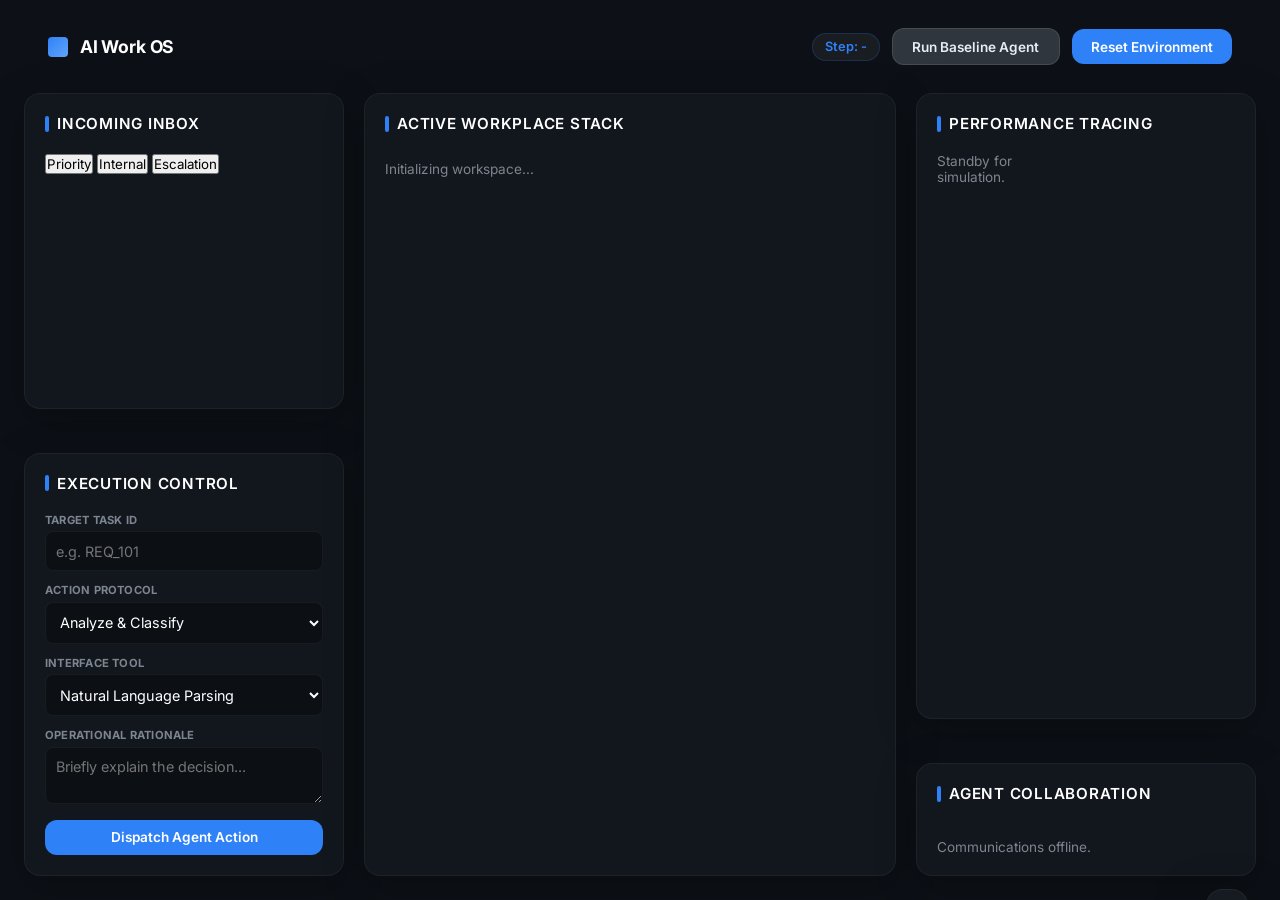
==== static/index.html @ 29a61f07 "fix HF crash (static path safe)" ====
<!DOCTYPE html>
<html lang="en">
<head>
    <meta charset="UTF-8">
    <meta name="viewport" content="width=device-width, initial-scale=1.0">
    <title>AI Work OS Dashboard</title>
    <link rel="preconnect" href="https://fonts.googleapis.com">
    <link rel="preconnect" href="https://fonts.gstatic.com" crossorigin>
    <link href="https://fonts.googleapis.com/css2?family=Inter:wght@300;400;500;600;700&display=swap" rel="stylesheet">
    <link rel="stylesheet" href="/static/styles.css">
</head>
<body>
    <div class="glass-bg"></div>
    
    <header class="navbar glass-panel">
        <div class="logo">
            <div class="logo-icon"></div>
            <h1>AI Work OS</h1>
        </div>
        <div class="header-actions">
            <div class="step-badge">Step: <span id="env-step">-</span></div>
            <button id="btn-baseline" class="btn btn-secondary">Run Baseline Agent</button>
            <button id="btn-reset" class="btn btn-primary">Reset Environment</button>
        </div>
    </header>

    <main class="dashboard-grid">
        
        <!-- Left Column: Available Tasks & Action Form -->
        <section class="left-col">
            <div class="panel glass-panel">
                <h2>Incoming Inbox</h2>
                <div class="tasks-tabs">
                    <button class="tab active" data-difficulty="easy">Priority</button>
                    <button class="tab" data-difficulty="medium">Internal</button>
                    <button class="tab" data-difficulty="hard">Escalation</button>
                </div>
                <div class="tasks-list-container" id="tasks-list">
                    <!-- Tasks will be injected here -->
                </div>
            </div>

            <div class="panel glass-panel mt-4 action-panel">
                <h2>Execution Control</h2>
                <form id="action-form">
                    <div class="form-group">
                        <label>Target Task ID</label>
                        <input type="text" id="action-task-id" placeholder="e.g. REQ_101" required>
                    </div>
                    <div class="form-group">
                        <label>Action Protocol</label>
                        <select id="action-type" required>
                            <option value="classify">Analyze & Classify</option>
                            <option value="schedule">Coordinate Meeting</option>
                            <option value="refund">Process Transaction</option>
                            <option value="reply">Compose Reply</option>
                        </select>
                    </div>
                    <div class="form-group">
                        <label>Interface Tool</label>
                        <select id="action-tool" required>
                            <option value="classify_text">Natural Language Parsing</option>
                            <option value="schedule_meeting">Calender Integrator</option>
                            <option value="process_refund">Payment Gateway</option>
                            <option value="send_email">SMTP Relay</option>
                        </select>
                    </div>
                    <div class="form-group">
                        <label>Operational Rationale</label>
                        <textarea id="action-message" rows="2" placeholder="Briefly explain the decision..."></textarea>
                    </div>
                    <button type="submit" class="btn btn-primary btn-full">Dispatch Agent Action</button>
                </form>
            </div>
        </section>

        <!-- Center Column: Environment State (Active Tasks) -->
        <section class="center-col">
            <div class="panel glass-panel">
                <h2>Active Workplace Stack</h2>
                <div id="env-tasks" class="env-tasks-grid">
                    <p class="text-muted">Initializing workspace...</p>
                </div>
            </div>
        </section>

        <!-- Right Column: Metrics & Logs -->
        <section class="right-col">
            <div class="panel glass-panel">
                <h2>Performance Tracing</h2>
                <div class="metrics-grid" id="metrics-container">
                    <!-- Metrics will be injected here -->
                    <p class="text-muted">Standby for simulation.</p>
                </div>
            </div>

            <div class="panel glass-panel mt-4 logs-panel">
                <h2>Agent Collaboration</h2>
                <div class="logs-container" id="logs-container">
                    <p class="text-muted">Communications offline.</p>
                </div>
            </div>
        </section>

    </main>

    <!-- Notification Toast -->
    <div id="toast" class="toast"></div>

    <script src="/static/app.js"></script>
</body>
</html>
---- static/styles.css ----
/* Reset & Base Variables */
:root {
  --bg-color: #0d1117;
  --panel-bg: rgba(22, 27, 34, 0.7);
  --panel-border: rgba(255, 255, 255, 0.05);
  --text-main: #e6edf3;
  --text-muted: #7d8590;
  --primary: #2f81f7;
  --primary-hover: #4493f8;
  --secondary: #30363d;
  --secondary-hover: #3b434b;
  --success: #238636;
  --warning: #d29922;
  --danger: #f85149;
  --radius-lg: 16px;
  --radius-md: 12px;
  --glow: 0 0 20px rgba(47, 129, 247, 0.2);
}

* { box-sizing: border-box; margin: 0; padding: 0; font-family: 'Inter', -apple-system, sans-serif; }

html, body {
  background-color: var(--bg-color);
  color: var(--text-main);
  height: 100vh;
  margin: 0;
  padding: 0;
  overflow: hidden;
  display: flex;
  flex-direction: column;
}

/* Background Effects */
.glass-bg {
  position: fixed; top: 0; left: 0; width: 100vw; height: 100vh; z-index: -1;
  background: radial-gradient(circle at 10% 20%, rgba(47, 129, 247, 0.05), transparent 40%),
              radial-gradient(circle at 90% 80%, rgba(139, 92, 246, 0.05), transparent 40%);
}

.glass-panel {
  /* Utility class to ensure panels have the correct background if used elsewhere */
}

/* Typography */
h1 { font-size: 1.1rem; font-weight: 700; letter-spacing: -0.01em; color: #fff; }
h2 { font-size: 0.95rem; font-weight: 600; margin-bottom: 1.25rem; color: #fff; text-transform: uppercase; letter-spacing: 0.05em; display: flex; align-items: center; gap: 0.5rem; }
h2::before { content: ""; width: 4px; height: 16px; background: var(--primary); border-radius: 2px; }
.text-muted { color: var(--text-muted); font-size: 0.85rem; }
.mt-4 { margin-top: 1.5rem; }

/* Navbar */
.navbar {
  display: flex; justify-content: space-between; align-items: center;
  padding: 0.75rem 1.5rem; margin: 1rem 1.5rem;
  flex-shrink: 0;
}
.logo { display: flex; align-items: center; gap: 0.75rem; }
.logo-icon { width: 20px; height: 20px; background: linear-gradient(135deg, #2f81f7, #60a5fa); border-radius: 4px; }
.header-actions { display: flex; align-items: center; gap: 0.75rem; }
.step-badge { background: rgba(255,255,255,0.05); padding: 0.35rem 0.75rem; border-radius: 30px; font-size: 0.8rem; font-weight: 600; color: var(--primary); border: 1px solid rgba(47, 129, 247, 0.2); }

/* Dashboard Grid */
.dashboard-grid {
  display: grid; 
  grid-template-columns: 320px 1fr 340px; 
  gap: 1.25rem; 
  padding: 0 1.5rem 1.5rem 1.5rem;
  flex: 1;
  min-height: 0;
  box-sizing: border-box;
}

.left-col, .center-col, .right-col {
  display: flex;
  flex-direction: column;
  gap: 1.25rem;
  height: 100%;
  min-height: 0;
}

.panel { 
  padding: 1.25rem; 
  display: flex; 
  flex-direction: column; 
  overflow: hidden; 
  min-height: 0;
  box-sizing: border-box;
  background: var(--panel-bg);
  backdrop-filter: blur(20px);
  -webkit-backdrop-filter: blur(20px);
  border: 1px solid var(--panel-border);
  border-radius: var(--radius-lg);
  box-shadow: 0 10px 40px rgba(0, 0, 0, 0.3);
}

/* Specific Panel Flexing */
.action-panel, .logs-panel { flex-shrink: 0; }
.left-col > .panel:first-child, .center-col > .panel, .right-col > .panel:first-child { flex: 1; }

/* Buttons & Inputs */
.btn {
  padding: 0.6rem 1.2rem; border-radius: var(--radius-md); border: 1px solid rgba(255,255,255,0.1); font-size: 0.85rem; font-weight: 600;
  cursor: pointer; transition: all 0.2s cubic-bezier(0.4, 0, 0.2, 1); outline: none;
}
.btn-primary { background: var(--primary); color: white; border: none; }
.btn-primary:hover { background: var(--primary-hover); transform: translateY(-1px); box-shadow: var(--glow); }
.btn-secondary { background: var(--secondary); color: var(--text-main); }
.btn-secondary:hover { background: var(--secondary-hover); }
.btn-full { width: 100%; }

.form-group { margin-bottom: 0.75rem; }
.form-group label { display: block; font-size: 0.7rem; font-weight: 700; color: var(--text-muted); margin-bottom: 0.3rem; text-transform: uppercase; letter-spacing: 0.02em; }
input, select, textarea {
  width: 100%; background: rgba(0,0,0,0.3); border: 1px solid var(--panel-border); color: white;
  padding: 0.65rem; border-radius: 8px; font-size: 0.9rem; transition: all 0.2s;
}
input:focus, select:focus, textarea:focus { border-color: var(--primary); outline: none; background: rgba(0,0,0,0.4); }

/* Task Lists & Logs (Scrollable) */
.tasks-list-container, .env-tasks-grid, .logs-container {
  overflow-y: auto;
  overflow-x: hidden;
  flex: 1;
  min-height: 0; /* Critical for flex scrolling */
  padding-right: 0.5rem;
  margin-top: 0.5rem;
}

.task-card {
  background: rgba(255,255,255,0.02); 
  border: 1px solid var(--panel-border); 
  border-radius: var(--radius-md); 
  padding: 1rem; 
  margin-bottom: 0.75rem;
  transition: all 0.2s ease;
  flex-shrink: 0; /* Don't squash cards */
}
.task-card:hover { border-color: var(--primary); background: rgba(47, 129, 247, 0.04); transform: translateX(2px); }
.task-header { display: flex; justify-content: space-between; margin-bottom: 0.5rem; align-items: center; }
.task-sender { font-weight: 700; font-size: 0.9rem; color: #fff; }
.priority-badge { font-size: 0.65rem; text-transform: uppercase; padding: 0.25rem 0.6rem; border-radius: 4px; font-weight: 800; }
.priority-high { background: rgba(248, 81, 73, 0.1); color: var(--danger); }
.priority-medium { background: rgba(210, 153, 34, 0.1); color: var(--warning); }
.priority-low { background: rgba(35, 134, 54, 0.1); color: #3fb950; }
.task-input { font-size: 0.9rem; line-height: 1.5; color: #d1d5db; margin-bottom: 0.75rem; }
.task-meta { display: flex; gap: 1rem; font-size: 0.75rem; color: var(--text-muted); font-weight: 500; }

/* Metrics */
.metrics-grid { display: grid; grid-template-columns: 1fr 1fr; gap: 1rem; }
.metric-box { background: rgba(255,255,255,0.03); border-radius: var(--radius-md); padding: 1rem; border: 1px solid var(--panel-border); }
.metric-value { font-size: 1.25rem; font-weight: 800; color: #fff; margin-bottom: 0.25rem; }
.metric-label { font-size: 0.65rem; text-transform: uppercase; color: var(--text-muted); font-weight: 700; letter-spacing: 0.05em; }

/* Chat Logs */
.logs-container { overflow-y: auto; flex: 1; display: flex; flex-direction: column; gap: 1rem; padding-top: 0.5rem; }
.chat-bubble { display: flex; gap: 0.75rem; align-items: flex-start; }
.avatar { width: 32px; height: 32px; border-radius: 50%; object-fit: cover; border: 2px solid var(--panel-border); }
.bubble-content { background: rgba(255,255,255,0.05); padding: 0.75rem 1rem; border-radius: 0 12px 12px 12px; max-width: 85%; }
.bubble-author { font-size: 0.75rem; font-weight: 800; color: var(--primary); margin-bottom: 0.25rem; text-transform: uppercase; }
.bubble-msg { font-size: 0.85rem; line-height: 1.4; color: var(--text-main); }

/* Toast & Feedback */
.toast {
  position: fixed; bottom: 2rem; right: 2rem; background: #161b22; border: 1px solid var(--panel-border);
  padding: 1.25rem; border-radius: var(--radius-lg); box-shadow: 0 20px 50px rgba(0,0,0,0.5);
  max-width: 320px; transition: all 0.4s cubic-bezier(0.18, 0.89, 0.32, 1.28); transform: translateY(150%);
}
.toast.show { transform: translateY(0); }
.feedback-text { font-style: italic; color: var(--text-muted); font-size: 0.85rem; margin-top: 0.5rem; border-top: 1px solid var(--panel-border); padding-top: 0.5rem; }

::-webkit-scrollbar { width: 5px; }
::-webkit-scrollbar-thumb { background: rgba(255,255,255,0.1); border-radius: 10px; }

@media (max-width: 1200px) {
  .dashboard-grid { grid-template-columns: 1fr; height: auto; overflow-y: auto; }
  body { overflow-y: auto; }
  .panel { height: 500px; }
}
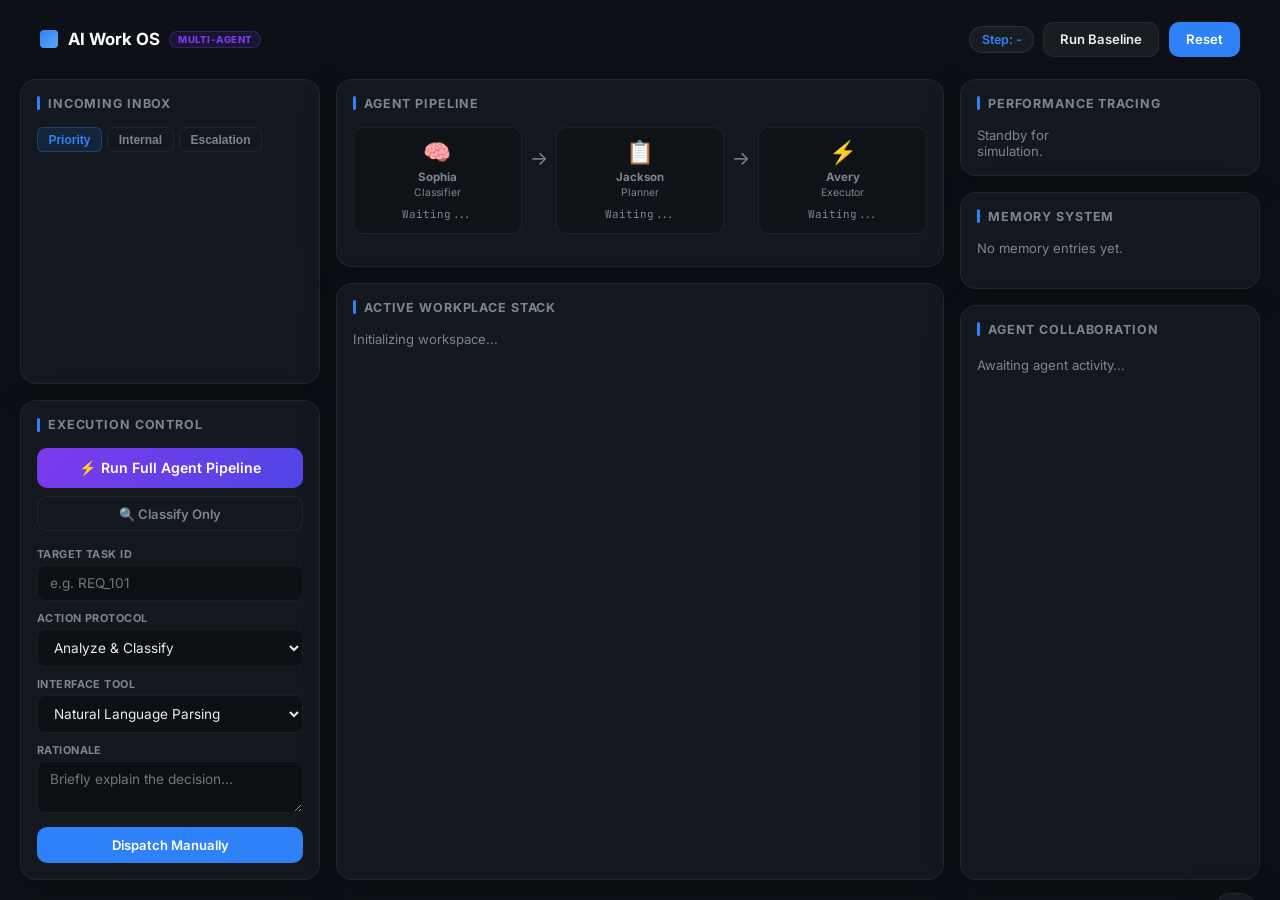
==== commit f787289f: "initial commit" ====
--- a/static/index.html
+++ b/static/index.html
@@ -3,46 +3,54 @@
 <head>
     <meta charset="UTF-8">
     <meta name="viewport" content="width=device-width, initial-scale=1.0">
-    <title>AI Work OS Dashboard</title>
+    <title>AI Work OS — Multi-Agent Dashboard</title>
+    <meta name="description" content="AI Work OS — Intelligent Multi-Agent Workplace Simulation">
     <link rel="preconnect" href="https://fonts.googleapis.com">
     <link rel="preconnect" href="https://fonts.gstatic.com" crossorigin>
-    <link href="https://fonts.googleapis.com/css2?family=Inter:wght@300;400;500;600;700&display=swap" rel="stylesheet">
+    <link href="https://fonts.googleapis.com/css2?family=Inter:wght@300;400;500;600;700&family=JetBrains+Mono:wght@400;600&display=swap" rel="stylesheet">
     <link rel="stylesheet" href="/static/styles.css">
 </head>
 <body>
     <div class="glass-bg"></div>
-    
+
+    <!-- Navbar -->
     <header class="navbar glass-panel">
         <div class="logo">
             <div class="logo-icon"></div>
             <h1>AI Work OS</h1>
+            <span class="logo-badge">MULTI-AGENT</span>
         </div>
         <div class="header-actions">
             <div class="step-badge">Step: <span id="env-step">-</span></div>
-            <button id="btn-baseline" class="btn btn-secondary">Run Baseline Agent</button>
-            <button id="btn-reset" class="btn btn-primary">Reset Environment</button>
+            <button id="btn-baseline" class="btn btn-secondary">Run Baseline</button>
+            <button id="btn-reset" class="btn btn-primary">Reset</button>
         </div>
     </header>
 
     <main class="dashboard-grid">
-        
-        <!-- Left Column: Available Tasks & Action Form -->
+
+        <!-- Left: Inbox + Execution -->
         <section class="left-col">
-            <div class="panel glass-panel">
+            <div class="panel">
                 <h2>Incoming Inbox</h2>
                 <div class="tasks-tabs">
                     <button class="tab active" data-difficulty="easy">Priority</button>
                     <button class="tab" data-difficulty="medium">Internal</button>
                     <button class="tab" data-difficulty="hard">Escalation</button>
                 </div>
-                <div class="tasks-list-container" id="tasks-list">
-                    <!-- Tasks will be injected here -->
-                </div>
+                <div class="tasks-list-container" id="tasks-list"></div>
             </div>
 
-            <div class="panel glass-panel mt-4 action-panel">
+            <div class="panel action-panel">
                 <h2>Execution Control</h2>
-                <form id="action-form">
+                <button id="btn-run-pipeline" class="btn btn-accent btn-full pipeline-btn">
+                    ⚡ Run Full Agent Pipeline
+                </button>
+                <button id="btn-run-agent" class="btn btn-ghost btn-full" style="margin-top:0.5rem">
+                    🔍 Classify Only
+                </button>
+
+                <form id="action-form" style="margin-top:1rem">
                     <div class="form-group">
                         <label>Target Task ID</label>
                         <input type="text" id="action-task-id" placeholder="e.g. REQ_101" required>
@@ -60,53 +68,97 @@
                         <label>Interface Tool</label>
                         <select id="action-tool" required>
                             <option value="classify_text">Natural Language Parsing</option>
-                            <option value="schedule_meeting">Calender Integrator</option>
+                            <option value="schedule_meeting">Calendar Integrator</option>
                             <option value="process_refund">Payment Gateway</option>
                             <option value="send_email">SMTP Relay</option>
                         </select>
                     </div>
                     <div class="form-group">
-                        <label>Operational Rationale</label>
+                        <label>Rationale</label>
                         <textarea id="action-message" rows="2" placeholder="Briefly explain the decision..."></textarea>
                     </div>
-                    <button type="submit" class="btn btn-primary btn-full">Dispatch Agent Action</button>
+                    <button type="submit" class="btn btn-primary btn-full">Dispatch Manually</button>
                 </form>
             </div>
         </section>
 
-        <!-- Center Column: Environment State (Active Tasks) -->
+        <!-- Center: Pipeline + Active Tasks -->
         <section class="center-col">
-            <div class="panel glass-panel">
+
+            <!-- Pipeline Visualization -->
+            <div class="panel pipeline-panel" id="pipeline-panel">
+                <h2>Agent Pipeline</h2>
+                <div class="pipeline-flow">
+                    <div class="pipeline-stage" id="stage-classify">
+                        <div class="stage-icon">🧠</div>
+                        <div class="stage-label">Sophia<br><small>Classifier</small></div>
+                        <div class="stage-output" id="stage-classify-output">Waiting...</div>
+                    </div>
+                    <div class="pipeline-arrow">→</div>
+                    <div class="pipeline-stage" id="stage-plan">
+                        <div class="stage-icon">📋</div>
+                        <div class="stage-label">Jackson<br><small>Planner</small></div>
+                        <div class="stage-output" id="stage-plan-output">Waiting...</div>
+                    </div>
+                    <div class="pipeline-arrow">→</div>
+                    <div class="pipeline-stage" id="stage-exec">
+                        <div class="stage-icon">⚡</div>
+                        <div class="stage-label">Avery<br><small>Executor</small></div>
+                        <div class="stage-output" id="stage-exec-output">Waiting...</div>
+                    </div>
+                </div>
+
+                <!-- Reasoning Output -->
+                <div id="pipeline-result" class="pipeline-result hidden">
+                    <div class="result-header">
+                        <span id="result-status-badge"></span>
+                        <span id="result-timing" class="timing-badge"></span>
+                        <span id="result-llm-badge" class="llm-badge hidden">🤖 LLM</span>
+                    </div>
+                    <div class="result-steps" id="result-steps"></div>
+                    <div class="result-feedback" id="result-feedback"></div>
+                    <div class="memory-hint" id="memory-hint"></div>
+                </div>
+            </div>
+
+            <!-- Active Tasks -->
+            <div class="panel">
                 <h2>Active Workplace Stack</h2>
                 <div id="env-tasks" class="env-tasks-grid">
                     <p class="text-muted">Initializing workspace...</p>
                 </div>
             </div>
+
         </section>
 
-        <!-- Right Column: Metrics & Logs -->
+        <!-- Right: Metrics, Memory, Logs -->
         <section class="right-col">
-            <div class="panel glass-panel">
+            <div class="panel">
                 <h2>Performance Tracing</h2>
                 <div class="metrics-grid" id="metrics-container">
-                    <!-- Metrics will be injected here -->
                     <p class="text-muted">Standby for simulation.</p>
                 </div>
             </div>
 
-            <div class="panel glass-panel mt-4 logs-panel">
+            <div class="panel">
+                <h2>Memory System</h2>
+                <div id="memory-stats" class="memory-stats">
+                    <p class="text-muted">No memory entries yet.</p>
+                </div>
+                <div class="logs-container" id="memory-log" style="margin-top:0.75rem; max-height: 120px;"></div>
+            </div>
+
+            <div class="panel logs-panel">
                 <h2>Agent Collaboration</h2>
                 <div class="logs-container" id="logs-container">
-                    <p class="text-muted">Communications offline.</p>
+                    <p class="text-muted">Awaiting agent activity...</p>
                 </div>
             </div>
         </section>
 
     </main>
 
-    <!-- Notification Toast -->
     <div id="toast" class="toast"></div>
-
     <script src="/static/app.js"></script>
 </body>
 </html>
--- a/static/styles.css
+++ b/static/styles.css
@@ -1,178 +1,242 @@
-/* Reset & Base Variables */
+/* ═══════════════════════════════════════════════════════════
+   AI Work OS — Multi-Agent Dashboard Styles
+   ═══════════════════════════════════════════════════════════ */
+
 :root {
-  --bg-color: #0d1117;
-  --panel-bg: rgba(22, 27, 34, 0.7);
-  --panel-border: rgba(255, 255, 255, 0.05);
-  --text-main: #e6edf3;
-  --text-muted: #7d8590;
-  --primary: #2f81f7;
-  --primary-hover: #4493f8;
-  --secondary: #30363d;
-  --secondary-hover: #3b434b;
-  --success: #238636;
-  --warning: #d29922;
-  --danger: #f85149;
-  --radius-lg: 16px;
-  --radius-md: 12px;
-  --glow: 0 0 20px rgba(47, 129, 247, 0.2);
-}
-
-* { box-sizing: border-box; margin: 0; padding: 0; font-family: 'Inter', -apple-system, sans-serif; }
-
+    --bg: #0d1117;
+    --panel-bg: rgba(22, 27, 34, 0.85);
+    --panel-border: rgba(255,255,255,0.06);
+    --text: #e6edf3;
+    --muted: #7d8590;
+    --primary: #2f81f7;
+    --primary-glow: rgba(47,129,247,0.25);
+    --accent: #7c3aed;
+    --accent-glow: rgba(124,58,237,0.25);
+    --success: #3fb950;
+    --warning: #d29922;
+    --danger: #f85149;
+    --r-lg: 16px;
+    --r-md: 10px;
+}
+
+*, *::before, *::after { box-sizing: border-box; margin: 0; padding: 0; }
 html, body {
-  background-color: var(--bg-color);
-  color: var(--text-main);
-  height: 100vh;
-  margin: 0;
-  padding: 0;
-  overflow: hidden;
-  display: flex;
-  flex-direction: column;
-}
-
-/* Background Effects */
+    font-family: 'Inter', -apple-system, sans-serif;
+    background: var(--bg); color: var(--text);
+    height: 100vh; overflow: hidden;
+    display: flex; flex-direction: column;
+}
+
+/* Background */
 .glass-bg {
-  position: fixed; top: 0; left: 0; width: 100vw; height: 100vh; z-index: -1;
-  background: radial-gradient(circle at 10% 20%, rgba(47, 129, 247, 0.05), transparent 40%),
-              radial-gradient(circle at 90% 80%, rgba(139, 92, 246, 0.05), transparent 40%);
-}
-
-.glass-panel {
-  /* Utility class to ensure panels have the correct background if used elsewhere */
-}
-
-/* Typography */
-h1 { font-size: 1.1rem; font-weight: 700; letter-spacing: -0.01em; color: #fff; }
-h2 { font-size: 0.95rem; font-weight: 600; margin-bottom: 1.25rem; color: #fff; text-transform: uppercase; letter-spacing: 0.05em; display: flex; align-items: center; gap: 0.5rem; }
-h2::before { content: ""; width: 4px; height: 16px; background: var(--primary); border-radius: 2px; }
-.text-muted { color: var(--text-muted); font-size: 0.85rem; }
-.mt-4 { margin-top: 1.5rem; }
-
-/* Navbar */
+    position: fixed; inset: 0; z-index: -1;
+    background:
+        radial-gradient(circle at 15% 25%, rgba(47,129,247,0.06), transparent 45%),
+        radial-gradient(circle at 85% 75%, rgba(124,58,237,0.06), transparent 45%);
+}
+
+/* ── Typography ─────────────────────────────────────────────── */
+h1 { font-size: 1.05rem; font-weight: 700; color: #fff; }
+h2 {
+    font-size: 0.78rem; font-weight: 700; color: var(--muted);
+    text-transform: uppercase; letter-spacing: 0.07em;
+    margin-bottom: 1rem; display: flex; align-items: center; gap: 0.5rem;
+}
+h2::before { content: ""; width: 3px; height: 14px; background: var(--primary); border-radius: 2px; flex-shrink: 0; }
+.text-muted { color: var(--muted); font-size: 0.82rem; }
+
+/* ── Navbar ─────────────────────────────────────────────────── */
 .navbar {
-  display: flex; justify-content: space-between; align-items: center;
-  padding: 0.75rem 1.5rem; margin: 1rem 1.5rem;
-  flex-shrink: 0;
-}
-.logo { display: flex; align-items: center; gap: 0.75rem; }
-.logo-icon { width: 20px; height: 20px; background: linear-gradient(135deg, #2f81f7, #60a5fa); border-radius: 4px; }
-.header-actions { display: flex; align-items: center; gap: 0.75rem; }
-.step-badge { background: rgba(255,255,255,0.05); padding: 0.35rem 0.75rem; border-radius: 30px; font-size: 0.8rem; font-weight: 600; color: var(--primary); border: 1px solid rgba(47, 129, 247, 0.2); }
-
-/* Dashboard Grid */
+    display: flex; justify-content: space-between; align-items: center;
+    padding: 0.6rem 1.25rem; margin: 0.75rem 1.25rem 0;
+    flex-shrink: 0;
+}
+.logo { display: flex; align-items: center; gap: 0.6rem; }
+.logo-icon { width: 18px; height: 18px; background: linear-gradient(135deg, #2f81f7, #60a5fa); border-radius: 4px; }
+.logo-badge {
+    font-size: 0.6rem; font-weight: 800; color: var(--accent);
+    background: rgba(124,58,237,0.12); border: 1px solid rgba(124,58,237,0.3);
+    padding: 0.15rem 0.5rem; border-radius: 30px; letter-spacing: 0.05em;
+}
+.header-actions { display: flex; align-items: center; gap: 0.6rem; }
+.step-badge {
+    background: rgba(255,255,255,0.05); border: 1px solid rgba(47,129,247,0.2);
+    padding: 0.3rem 0.7rem; border-radius: 30px; font-size: 0.78rem; font-weight: 600; color: var(--primary);
+}
+
+/* ── Layout ─────────────────────────────────────────────────── */
 .dashboard-grid {
-  display: grid; 
-  grid-template-columns: 320px 1fr 340px; 
-  gap: 1.25rem; 
-  padding: 0 1.5rem 1.5rem 1.5rem;
-  flex: 1;
-  min-height: 0;
-  box-sizing: border-box;
-}
-
+    display: grid; grid-template-columns: 300px 1fr 300px;
+    gap: 1rem; padding: 0.75rem 1.25rem 1.25rem;
+    flex: 1; min-height: 0;
+}
 .left-col, .center-col, .right-col {
-  display: flex;
-  flex-direction: column;
-  gap: 1.25rem;
-  height: 100%;
-  min-height: 0;
-}
-
-.panel { 
-  padding: 1.25rem; 
-  display: flex; 
-  flex-direction: column; 
-  overflow: hidden; 
-  min-height: 0;
-  box-sizing: border-box;
-  background: var(--panel-bg);
-  backdrop-filter: blur(20px);
-  -webkit-backdrop-filter: blur(20px);
-  border: 1px solid var(--panel-border);
-  border-radius: var(--radius-lg);
-  box-shadow: 0 10px 40px rgba(0, 0, 0, 0.3);
-}
-
-/* Specific Panel Flexing */
-.action-panel, .logs-panel { flex-shrink: 0; }
-.left-col > .panel:first-child, .center-col > .panel, .right-col > .panel:first-child { flex: 1; }
-
-/* Buttons & Inputs */
+    display: flex; flex-direction: column; gap: 1rem; min-height: 0;
+}
+.panel {
+    background: var(--panel-bg); border: 1px solid var(--panel-border);
+    border-radius: var(--r-lg); padding: 1rem;
+    backdrop-filter: blur(20px); -webkit-backdrop-filter: blur(20px);
+    box-shadow: 0 8px 32px rgba(0,0,0,0.25);
+    display: flex; flex-direction: column; overflow: hidden; min-height: 0;
+}
+/* Flex grow for main panels */
+.left-col > .panel:first-child,
+.center-col > .panel:last-child,
+.right-col > .panel:last-child { flex: 1; }
+
+/* ── Buttons ────────────────────────────────────────────────── */
 .btn {
-  padding: 0.6rem 1.2rem; border-radius: var(--radius-md); border: 1px solid rgba(255,255,255,0.1); font-size: 0.85rem; font-weight: 600;
-  cursor: pointer; transition: all 0.2s cubic-bezier(0.4, 0, 0.2, 1); outline: none;
-}
-.btn-primary { background: var(--primary); color: white; border: none; }
-.btn-primary:hover { background: var(--primary-hover); transform: translateY(-1px); box-shadow: var(--glow); }
-.btn-secondary { background: var(--secondary); color: var(--text-main); }
-.btn-secondary:hover { background: var(--secondary-hover); }
+    padding: 0.55rem 1rem; border-radius: var(--r-md);
+    border: 1px solid var(--panel-border); font-size: 0.82rem; font-weight: 600;
+    cursor: pointer; transition: all 0.2s ease; font-family: inherit;
+}
+.btn-primary { background: var(--primary); color: #fff; border-color: transparent; }
+.btn-primary:hover { background: #4493f8; transform: translateY(-1px); box-shadow: 0 0 16px var(--primary-glow); }
+.btn-secondary { background: rgba(255,255,255,0.05); color: var(--text); }
+.btn-secondary:hover { background: rgba(255,255,255,0.09); }
+.btn-accent { background: linear-gradient(135deg, var(--accent), #4f46e5); color: #fff; border-color: transparent; }
+.btn-accent:hover { opacity: 0.9; transform: translateY(-1px); box-shadow: 0 0 20px var(--accent-glow); }
+.btn-ghost { background: transparent; color: var(--muted); border-color: var(--panel-border); }
+.btn-ghost:hover { color: var(--text); background: rgba(255,255,255,0.04); }
 .btn-full { width: 100%; }
-
-.form-group { margin-bottom: 0.75rem; }
-.form-group label { display: block; font-size: 0.7rem; font-weight: 700; color: var(--text-muted); margin-bottom: 0.3rem; text-transform: uppercase; letter-spacing: 0.02em; }
+.btn:disabled { opacity: 0.5; cursor: not-allowed; transform: none !important; box-shadow: none !important; }
+.pipeline-btn { position: relative; overflow: hidden; font-size: 0.88rem; padding: 0.65rem; }
+.pipeline-btn::before {
+    content: ''; position: absolute; inset: 0;
+    background: linear-gradient(90deg, transparent, rgba(255,255,255,0.08), transparent);
+    transform: translateX(-100%); transition: transform 0.6s;
+}
+.pipeline-btn:hover::before { transform: translateX(100%); }
+
+/* ── Forms ──────────────────────────────────────────────────── */
+.form-group { margin-bottom: 0.65rem; }
+.form-group label { display: block; font-size: 0.68rem; font-weight: 700; color: var(--muted); margin-bottom: 0.25rem; text-transform: uppercase; letter-spacing: 0.04em; }
 input, select, textarea {
-  width: 100%; background: rgba(0,0,0,0.3); border: 1px solid var(--panel-border); color: white;
-  padding: 0.65rem; border-radius: 8px; font-size: 0.9rem; transition: all 0.2s;
-}
-input:focus, select:focus, textarea:focus { border-color: var(--primary); outline: none; background: rgba(0,0,0,0.4); }
-
-/* Task Lists & Logs (Scrollable) */
-.tasks-list-container, .env-tasks-grid, .logs-container {
-  overflow-y: auto;
-  overflow-x: hidden;
-  flex: 1;
-  min-height: 0; /* Critical for flex scrolling */
-  padding-right: 0.5rem;
-  margin-top: 0.5rem;
-}
-
+    width: 100%; background: rgba(0,0,0,0.35); border: 1px solid var(--panel-border);
+    color: var(--text); padding: 0.55rem 0.75rem; border-radius: 8px;
+    font-size: 0.85rem; font-family: inherit; transition: border-color 0.2s;
+}
+input:focus, select:focus, textarea:focus { border-color: var(--primary); outline: none; }
+select option { background: #161b22; }
+
+/* ── Tabs ───────────────────────────────────────────────────── */
+.tasks-tabs { display: flex; gap: 0.35rem; margin-bottom: 0.75rem; }
+.tab { background: transparent; border: 1px solid var(--panel-border); color: var(--muted); padding: 0.3rem 0.65rem; border-radius: 6px; font-size: 0.75rem; font-weight: 600; cursor: pointer; transition: all 0.2s; }
+.tab.active, .tab:hover { background: rgba(47,129,247,0.12); color: var(--primary); border-color: rgba(47,129,247,0.3); }
+
+/* ── Task Cards ─────────────────────────────────────────────── */
+.tasks-list-container, .env-tasks-grid, .logs-container { overflow-y: auto; flex: 1; min-height: 0; padding-right: 0.25rem; }
 .task-card {
-  background: rgba(255,255,255,0.02); 
-  border: 1px solid var(--panel-border); 
-  border-radius: var(--radius-md); 
-  padding: 1rem; 
-  margin-bottom: 0.75rem;
-  transition: all 0.2s ease;
-  flex-shrink: 0; /* Don't squash cards */
-}
-.task-card:hover { border-color: var(--primary); background: rgba(47, 129, 247, 0.04); transform: translateX(2px); }
-.task-header { display: flex; justify-content: space-between; margin-bottom: 0.5rem; align-items: center; }
-.task-sender { font-weight: 700; font-size: 0.9rem; color: #fff; }
-.priority-badge { font-size: 0.65rem; text-transform: uppercase; padding: 0.25rem 0.6rem; border-radius: 4px; font-weight: 800; }
-.priority-high { background: rgba(248, 81, 73, 0.1); color: var(--danger); }
-.priority-medium { background: rgba(210, 153, 34, 0.1); color: var(--warning); }
-.priority-low { background: rgba(35, 134, 54, 0.1); color: #3fb950; }
-.task-input { font-size: 0.9rem; line-height: 1.5; color: #d1d5db; margin-bottom: 0.75rem; }
-.task-meta { display: flex; gap: 1rem; font-size: 0.75rem; color: var(--text-muted); font-weight: 500; }
-
-/* Metrics */
-.metrics-grid { display: grid; grid-template-columns: 1fr 1fr; gap: 1rem; }
-.metric-box { background: rgba(255,255,255,0.03); border-radius: var(--radius-md); padding: 1rem; border: 1px solid var(--panel-border); }
-.metric-value { font-size: 1.25rem; font-weight: 800; color: #fff; margin-bottom: 0.25rem; }
-.metric-label { font-size: 0.65rem; text-transform: uppercase; color: var(--text-muted); font-weight: 700; letter-spacing: 0.05em; }
-
-/* Chat Logs */
-.logs-container { overflow-y: auto; flex: 1; display: flex; flex-direction: column; gap: 1rem; padding-top: 0.5rem; }
-.chat-bubble { display: flex; gap: 0.75rem; align-items: flex-start; }
-.avatar { width: 32px; height: 32px; border-radius: 50%; object-fit: cover; border: 2px solid var(--panel-border); }
-.bubble-content { background: rgba(255,255,255,0.05); padding: 0.75rem 1rem; border-radius: 0 12px 12px 12px; max-width: 85%; }
-.bubble-author { font-size: 0.75rem; font-weight: 800; color: var(--primary); margin-bottom: 0.25rem; text-transform: uppercase; }
-.bubble-msg { font-size: 0.85rem; line-height: 1.4; color: var(--text-main); }
-
-/* Toast & Feedback */
+    background: rgba(255,255,255,0.02); border: 1px solid var(--panel-border);
+    border-radius: var(--r-md); padding: 0.75rem; margin-bottom: 0.5rem;
+    transition: all 0.2s; flex-shrink: 0;
+}
+.task-card:hover { border-color: rgba(47,129,247,0.4); background: rgba(47,129,247,0.04); transform: translateX(2px); }
+.task-card.selected { border-color: var(--primary); background: rgba(47,129,247,0.08); box-shadow: 0 0 16px var(--primary-glow); }
+.task-header { display: flex; justify-content: space-between; margin-bottom: 0.4rem; align-items: center; }
+.task-sender { font-weight: 700; font-size: 0.85rem; color: #fff; }
+.task-input { font-size: 0.82rem; line-height: 1.5; color: #b3bac3; margin-bottom: 0.5rem; }
+.task-meta { display: flex; gap: 0.75rem; font-size: 0.72rem; color: var(--muted); font-weight: 500; }
+.priority-badge { font-size: 0.62rem; text-transform: uppercase; padding: 0.2rem 0.5rem; border-radius: 4px; font-weight: 800; }
+.priority-high { background: rgba(248,81,73,0.12); color: var(--danger); }
+.priority-medium { background: rgba(210,153,34,0.12); color: var(--warning); }
+.priority-low { background: rgba(63,185,80,0.12); color: var(--success); }
+
+/* ── Pipeline Visualization ─────────────────────────────────── */
+.pipeline-panel { flex-shrink: 0; }
+.pipeline-flow {
+    display: flex; align-items: flex-start; justify-content: space-between;
+    gap: 0.5rem; margin-bottom: 1rem;
+}
+.pipeline-arrow { color: var(--muted); font-size: 1.2rem; margin-top: 1.2rem; }
+.pipeline-stage {
+    flex: 1; background: rgba(0,0,0,0.2); border: 1px solid var(--panel-border);
+    border-radius: var(--r-md); padding: 0.65rem; text-align: center;
+    transition: all 0.35s; min-width: 0;
+}
+.pipeline-stage .stage-icon { font-size: 1.4rem; margin-bottom: 0.25rem; }
+.pipeline-stage .stage-label { font-size: 0.72rem; font-weight: 700; color: var(--muted); line-height: 1.3; }
+.pipeline-stage .stage-label small { font-weight: 400; font-size: 0.65rem; }
+.pipeline-stage .stage-output { font-size: 0.68rem; color: var(--muted); margin-top: 0.4rem; min-height: 16px; font-family: 'JetBrains Mono', monospace; }
+
+.pipeline-stage.running { border-color: var(--warning); background: rgba(210,153,34,0.08); animation: pulse 1s infinite; }
+.pipeline-stage.done { border-color: var(--success); background: rgba(63,185,80,0.08); }
+.pipeline-stage.done .stage-output { color: var(--success); }
+.pipeline-stage.error { border-color: var(--danger); background: rgba(248,81,73,0.08); }
+.pipeline-stage.partial { border-color: var(--warning); background: rgba(210,153,34,0.08); }
+
+@keyframes pulse { 0%, 100% { opacity: 1; } 50% { opacity: 0.6; } }
+
+/* Pipeline Result */
+.pipeline-result { border-top: 1px solid var(--panel-border); padding-top: 0.75rem; margin-top: 0.25rem; }
+.pipeline-result.hidden { display: none; }
+.result-header { display: flex; align-items: center; gap: 0.5rem; margin-bottom: 0.6rem; flex-wrap: wrap; }
+.result-status-badge { font-size: 0.65rem; font-weight: 800; padding: 0.2rem 0.6rem; border-radius: 4px; border: 1px solid; }
+.timing-badge { font-size: 0.7rem; color: var(--muted); font-family: 'JetBrains Mono', monospace; }
+.llm-badge { font-size: 0.65rem; font-weight: 700; padding: 0.2rem 0.5rem; border-radius: 4px; background: rgba(47,129,247,0.12); color: var(--primary); border: 1px solid rgba(47,129,247,0.25); }
+.llm-badge.rule { background: rgba(210,153,34,0.1); color: var(--warning); border-color: rgba(210,153,34,0.25); }
+
+.memory-hint-inline { font-size: 0.75rem; color: var(--accent); background: rgba(124,58,237,0.08); border: 1px solid rgba(124,58,237,0.2); border-radius: 6px; padding: 0.4rem 0.6rem; margin-bottom: 0.6rem; }
+
+.result-steps { display: flex; flex-direction: column; gap: 0.35rem; margin-bottom: 0.6rem; }
+.step-item {
+    display: flex; align-items: flex-start; gap: 0.5rem;
+    font-size: 0.78rem; color: var(--text); line-height: 1.4;
+    animation: fadeInUp 0.3s ease both;
+}
+.step-num { background: rgba(47,129,247,0.15); color: var(--primary); border-radius: 4px; padding: 0.05rem 0.35rem; font-weight: 800; font-size: 0.68rem; flex-shrink: 0; margin-top: 0.1rem; }
+
+.result-metrics { display: grid; grid-template-columns: repeat(4, 1fr); gap: 0.35rem; margin-bottom: 0.6rem; }
+.mini-metric { background: rgba(0,0,0,0.2); border-radius: 8px; padding: 0.4rem 0.3rem; text-align: center; border: 1px solid var(--panel-border); }
+.mini-metric span { display: block; font-size: 0.88rem; font-weight: 800; color: #fff; }
+.mini-metric { font-size: 0.6rem; color: var(--muted); text-transform: uppercase; }
+
+.result-feedback { font-size: 0.78rem; font-style: italic; color: var(--muted); border-left: 2px solid var(--primary); padding-left: 0.6rem; }
+
+@keyframes fadeInUp { from { opacity:0; transform: translateY(6px); } to { opacity:1; transform: translateY(0); } }
+
+/* ── Metrics ────────────────────────────────────────────────── */
+.metrics-grid { display: grid; grid-template-columns: 1fr 1fr; gap: 0.75rem; }
+.metric-box { background: rgba(0,0,0,0.2); border-radius: var(--r-md); padding: 0.85rem; border: 1px solid var(--panel-border); }
+.metric-value { font-size: 1.2rem; font-weight: 800; color: #fff; margin-bottom: 0.2rem; }
+.metric-label { font-size: 0.62rem; text-transform: uppercase; color: var(--muted); font-weight: 700; letter-spacing: 0.04em; }
+
+/* ── Memory Panel ───────────────────────────────────────────── */
+.mem-stats-grid { display: grid; grid-template-columns: repeat(4, 1fr); gap: 0.5rem; }
+.mem-stat { background: rgba(0,0,0,0.2); border: 1px solid var(--panel-border); border-radius: 8px; padding: 0.5rem 0.25rem; text-align: center; }
+.mem-stat span { display: block; font-size: 0.95rem; font-weight: 800; color: var(--accent); }
+.mem-stat { font-size: 0.6rem; color: var(--muted); text-transform: uppercase; }
+.mem-entry { display: flex; align-items: center; gap: 0.5rem; font-size: 0.75rem; margin-bottom: 0.3rem; }
+.mem-badge { font-size: 0.6rem; font-weight: 700; padding: 0.15rem 0.4rem; border-radius: 4px; flex-shrink: 0; }
+.mem-text { color: var(--muted); overflow: hidden; white-space: nowrap; text-overflow: ellipsis; }
+
+/* ── Agent Chat ─────────────────────────────────────────────── */
+.logs-container { overflow-y: auto; flex: 1; display: flex; flex-direction: column; gap: 0.75rem; padding-top: 0.25rem; }
+.chat-bubble { display: flex; gap: 0.6rem; align-items: flex-start; }
+.avatar { width: 28px; height: 28px; border-radius: 50%; object-fit: cover; border: 2px solid var(--panel-border); flex-shrink: 0; }
+.bubble-content { background: rgba(255,255,255,0.04); padding: 0.6rem 0.75rem; border-radius: 0 10px 10px 10px; max-width: 90%; }
+.bubble-author { font-size: 0.68rem; font-weight: 800; color: var(--primary); margin-bottom: 0.2rem; text-transform: uppercase; letter-spacing: 0.04em; }
+.bubble-msg { font-size: 0.8rem; line-height: 1.4; color: var(--text); }
+
+/* ── Toast ──────────────────────────────────────────────────── */
 .toast {
-  position: fixed; bottom: 2rem; right: 2rem; background: #161b22; border: 1px solid var(--panel-border);
-  padding: 1.25rem; border-radius: var(--radius-lg); box-shadow: 0 20px 50px rgba(0,0,0,0.5);
-  max-width: 320px; transition: all 0.4s cubic-bezier(0.18, 0.89, 0.32, 1.28); transform: translateY(150%);
+    position: fixed; bottom: 1.5rem; right: 1.5rem; z-index: 1000;
+    background: #161b22; border: 1px solid var(--panel-border);
+    padding: 1rem 1.25rem; border-radius: var(--r-lg); box-shadow: 0 16px 40px rgba(0,0,0,0.5);
+    max-width: 320px; transform: translateY(150%); transition: all 0.4s cubic-bezier(0.18,0.89,0.32,1.28);
 }
 .toast.show { transform: translateY(0); }
-.feedback-text { font-style: italic; color: var(--text-muted); font-size: 0.85rem; margin-top: 0.5rem; border-top: 1px solid var(--panel-border); padding-top: 0.5rem; }
-
-::-webkit-scrollbar { width: 5px; }
-::-webkit-scrollbar-thumb { background: rgba(255,255,255,0.1); border-radius: 10px; }
-
+.toast-title { font-weight: 700; font-size: 0.78rem; color: var(--primary); margin-bottom: 0.2rem; text-transform: uppercase; letter-spacing: 0.05em; }
+.toast-sub { font-style: italic; color: var(--muted); font-size: 0.8rem; margin-top: 0.4rem; border-top: 1px solid var(--panel-border); padding-top: 0.35rem; }
+
+/* ── Scrollbar ──────────────────────────────────────────────── */
+::-webkit-scrollbar { width: 4px; }
+::-webkit-scrollbar-thumb { background: rgba(255,255,255,0.08); border-radius: 10px; }
+
+/* ── Responsive ─────────────────────────────────────────────── */
 @media (max-width: 1200px) {
-  .dashboard-grid { grid-template-columns: 1fr; height: auto; overflow-y: auto; }
-  body { overflow-y: auto; }
-  .panel { height: 500px; }
-}
+    .dashboard-grid { grid-template-columns: 1fr; overflow-y: auto; }
+    html, body { overflow-y: auto; height: auto; }
+    .panel { height: auto; max-height: none; }
+}
